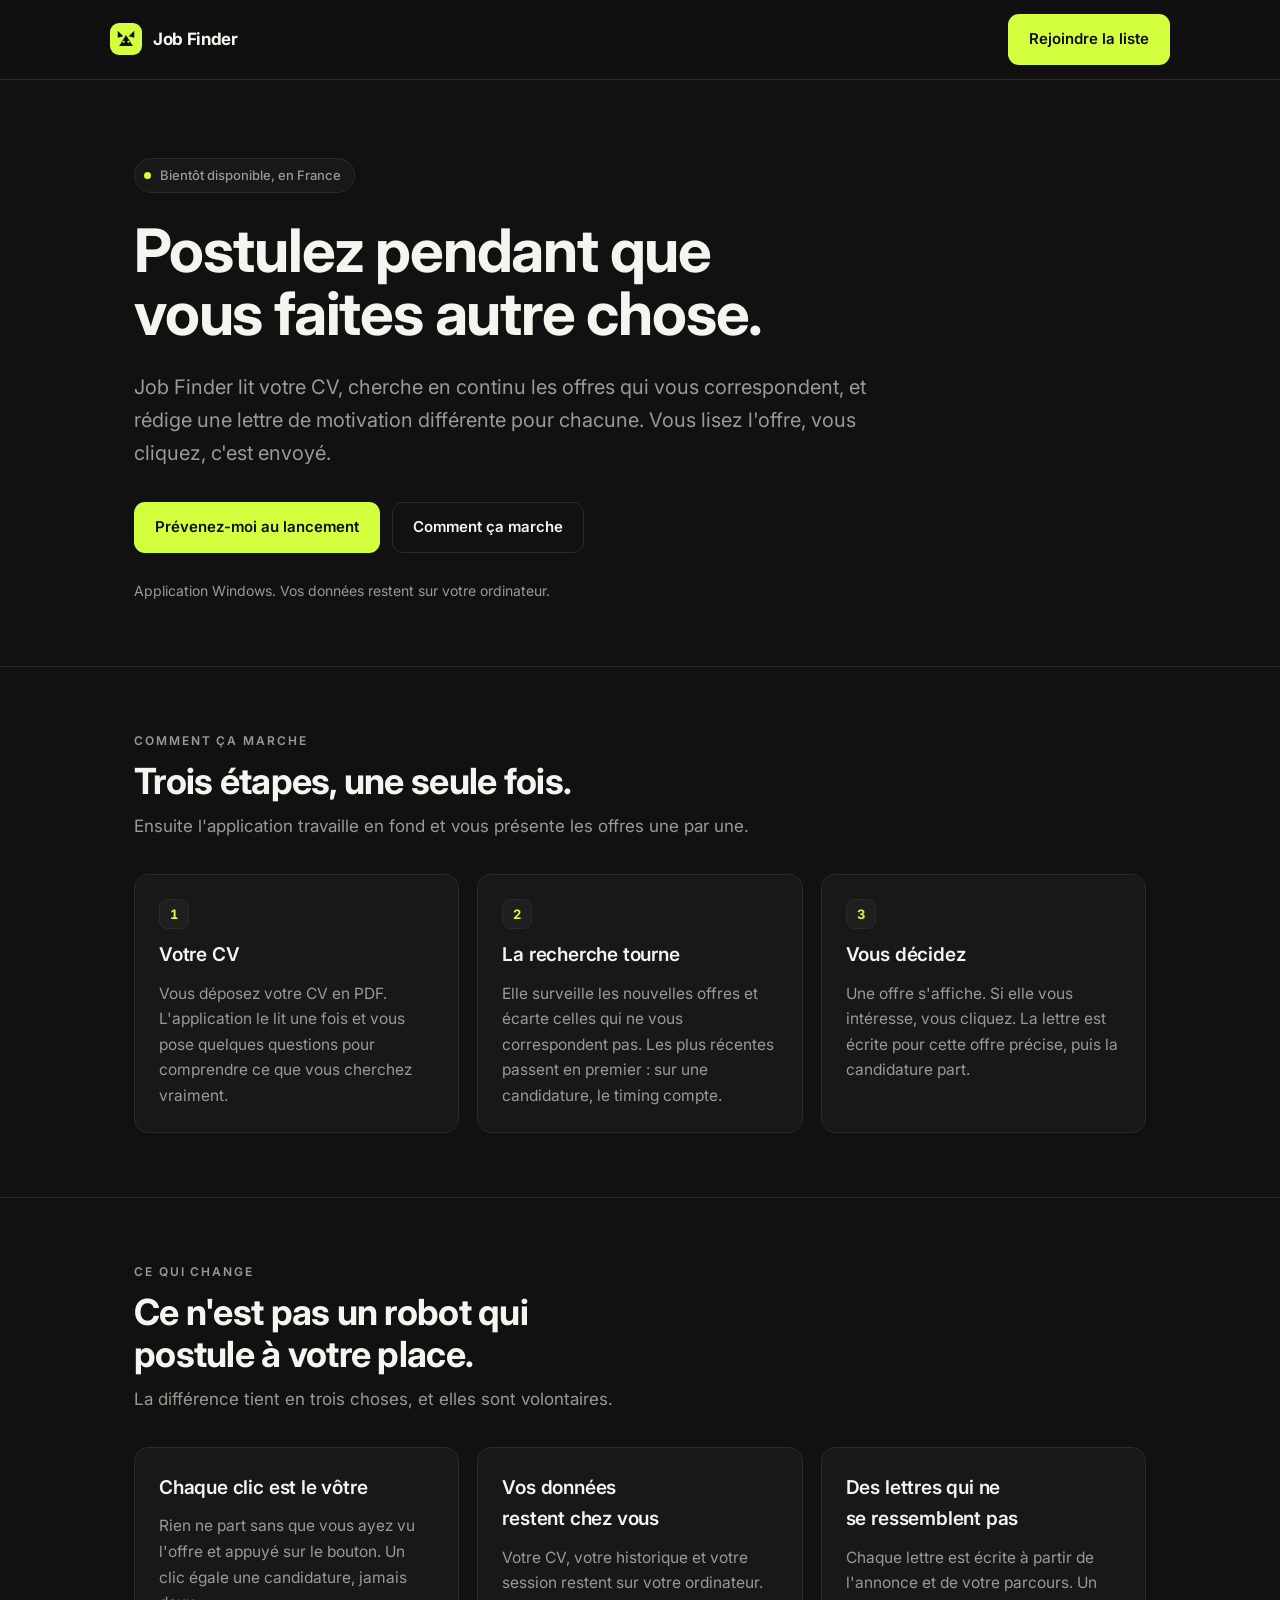
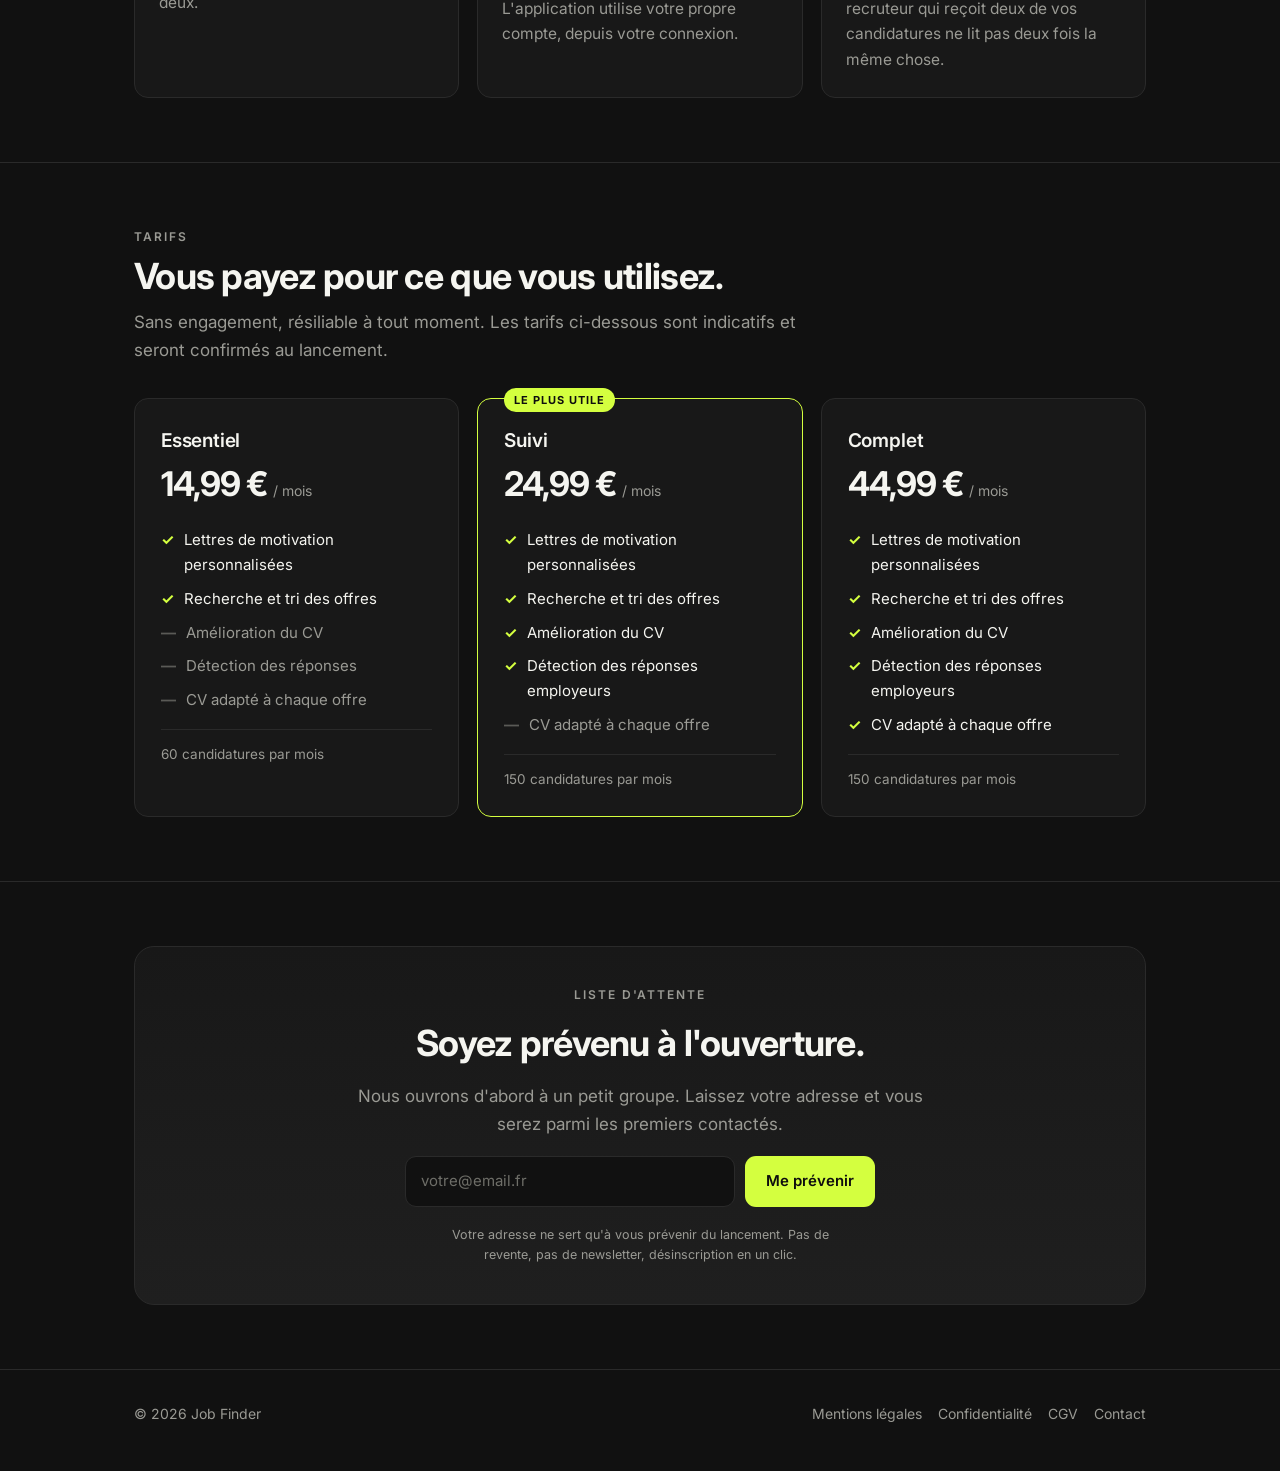
==== index.html @ cc38d64e "Landing page and waiting list One static page, no build step. Matches the app's identity on purpose " ====
<!doctype html>
<html lang="fr">
<head>
<meta charset="utf-8">
<meta name="viewport" content="width=device-width, initial-scale=1">
<title>Job Finder — postulez pendant que vous faites autre chose</title>
<meta name="description" content="Job Finder lit votre CV, cherche les offres qui vous correspondent sur HelloWork, et rédige une lettre de motivation personnalisée pour chacune. Vous cliquez, il postule.">
<meta name="color-scheme" content="dark">

<meta property="og:title" content="Job Finder — postulez pendant que vous faites autre chose">
<meta property="og:description" content="Il lit votre CV, trouve les offres qui vous correspondent, et écrit une lettre différente pour chaque candidature.">
<meta property="og:type" content="website">
<meta property="og:locale" content="fr_FR">

<link rel="icon" href="favicon.png">
<link rel="preconnect" href="https://fonts.googleapis.com">
<link rel="preconnect" href="https://fonts.gstatic.com" crossorigin>
<link rel="stylesheet" href="https://fonts.googleapis.com/css2?family=Inter:wght@400;500;600;700&display=swap">

<style>
:root{
  --lime:#D4FF3F;
  --lime-dim:#B8E02F;
  --ink:#0E0E0E;
  --bg:#111111;
  --panel:#181818;
  --panel-2:#1F1F1F;
  --text:#F5F5F0;
  --muted:#9A9A94;
  --hairline:#2A2A2A;
  --radius:14px;
}
*{box-sizing:border-box}
html{scroll-behavior:smooth}
@media (prefers-reduced-motion:reduce){html{scroll-behavior:auto}*{animation:none!important;transition:none!important}}

body{
  margin:0;
  background:var(--bg);
  color:var(--text);
  font-family:Inter,ui-sans-serif,system-ui,-apple-system,"Segoe UI",sans-serif;
  font-size:17px;
  line-height:1.65;
  -webkit-font-smoothing:antialiased;
}

.wrap{max-width:1060px;margin:0 auto;padding:0 24px}

h1,h2,h3{margin:0;text-wrap:balance;letter-spacing:-0.02em;font-weight:700}
h1{font-size:clamp(34px,6vw,60px);line-height:1.05}
h2{font-size:clamp(26px,3.6vw,36px);line-height:1.15}
h3{font-size:19px;letter-spacing:-0.01em;font-weight:600}
p{margin:0}

a{color:var(--lime);text-underline-offset:3px}

.eyebrow{
  font-size:12px;font-weight:600;letter-spacing:.16em;text-transform:uppercase;color:var(--muted);
}

/* ---------- header ---------- */
header{
  position:sticky;top:0;z-index:20;
  background:rgba(17,17,17,.86);
  backdrop-filter:blur(10px);
  border-bottom:1px solid var(--hairline);
}
.bar{display:flex;align-items:center;justify-content:space-between;gap:16px;padding:14px 0}
.brand{display:flex;align-items:center;gap:11px;font-weight:700;letter-spacing:-0.02em;font-size:17px}
.tile{
  width:32px;height:32px;border-radius:9px;background:var(--lime);
  display:grid;place-items:center;flex:0 0 auto;
}
.tile svg{width:22px;height:22px;display:block}

/* ---------- buttons ---------- */
.btn{
  display:inline-flex;align-items:center;justify-content:center;gap:8px;
  padding:12px 20px;border-radius:11px;border:1px solid transparent;
  font:inherit;font-weight:600;font-size:15px;text-decoration:none;cursor:pointer;
  transition:transform .12s ease,background .15s ease,border-color .15s ease;
}
.btn:active{transform:translateY(1px)}
.btn-primary{background:var(--lime);color:var(--ink)}
.btn-primary:hover{background:var(--lime-dim)}
.btn-ghost{background:transparent;color:var(--text);border-color:var(--hairline)}
.btn-ghost:hover{border-color:#3A3A3A;background:var(--panel)}
.btn:focus-visible{outline:2px solid var(--lime);outline-offset:3px}

/* ---------- hero ---------- */
.hero{padding:78px 0 64px;display:grid;gap:26px;max-width:760px}
.hero p.lede{font-size:20px;color:var(--muted);max-width:60ch}
.hero .cta-row{display:flex;flex-wrap:wrap;gap:12px;align-items:center;margin-top:6px}
.hero .note{font-size:14px;color:var(--muted)}

/* justify-self, not align-self: .hero is a grid, where align-* is the vertical
   axis. align-self:flex-start left the pill stretched across the whole column. */
.badge{
  display:inline-flex;align-items:center;gap:9px;justify-self:start;
  padding:6px 13px 6px 9px;border-radius:999px;
  background:var(--panel);border:1px solid var(--hairline);
  font-size:13px;color:var(--muted);font-weight:500;
}
.dot{width:7px;height:7px;border-radius:50%;background:var(--lime);flex:0 0 auto}

/* ---------- sections ---------- */
section{padding:64px 0;border-top:1px solid var(--hairline)}
.section-head{display:grid;gap:10px;margin-bottom:34px;max-width:62ch}
.section-head p{color:var(--muted)}

.grid{display:grid;gap:18px}
@media(min-width:760px){.grid-3{grid-template-columns:repeat(3,1fr)}}

.card{
  background:var(--panel);border:1px solid var(--hairline);border-radius:var(--radius);
  padding:24px;display:grid;gap:10px;align-content:start;
}
.card p{color:var(--muted);font-size:15.5px}

.step-n{
  width:30px;height:30px;border-radius:8px;background:var(--panel-2);
  border:1px solid var(--hairline);color:var(--lime);
  display:grid;place-items:center;font-size:13px;font-weight:700;
  font-variant-numeric:tabular-nums;
}

/* ---------- pricing ---------- */
@media(min-width:860px){.grid-price{grid-template-columns:repeat(3,1fr)}}
.price{
  background:var(--panel);border:1px solid var(--hairline);border-radius:var(--radius);
  padding:26px;display:grid;gap:16px;align-content:start;position:relative;
}
.price.featured{border-color:var(--lime)}
.price .tag{
  position:absolute;top:-11px;left:26px;
  background:var(--lime);color:var(--ink);
  font-size:11px;font-weight:700;letter-spacing:.09em;text-transform:uppercase;
  padding:3px 10px;border-radius:999px;
}
.amount{display:flex;align-items:baseline;gap:6px}
.amount b{font-size:34px;font-weight:700;letter-spacing:-0.03em}
.amount span{color:var(--muted);font-size:14px}
.price ul{list-style:none;margin:0;padding:0;display:grid;gap:9px;font-size:15px}
.price li{display:flex;gap:10px;align-items:flex-start;color:var(--muted)}
.price li.on{color:var(--text)}
.tick{color:var(--lime);flex:0 0 auto;font-weight:700}
.cross{color:#5A5A56;flex:0 0 auto;font-weight:700}
.cap{font-size:13.5px;color:var(--muted);border-top:1px solid var(--hairline);padding-top:13px}

/* ---------- waitlist ---------- */
.waitlist{
  background:linear-gradient(180deg,var(--panel) 0%,var(--panel-2) 100%);
  border:1px solid var(--hairline);border-radius:20px;padding:38px 30px;
  display:grid;gap:18px;justify-items:center;text-align:center;
}
.waitlist h2{max-width:20ch}
.waitlist p{color:var(--muted);max-width:52ch}
form{display:flex;flex-wrap:wrap;gap:10px;justify-content:center;width:100%;max-width:470px}
input[type=email]{
  flex:1 1 240px;padding:12px 15px;border-radius:11px;
  background:var(--bg);border:1px solid var(--hairline);color:var(--text);
  font:inherit;font-size:15px;
}
input[type=email]::placeholder{color:#6E6E68}
input[type=email]:focus{outline:2px solid var(--lime);outline-offset:1px;border-color:transparent}
.consent{font-size:12.5px;color:#7A7A74;max-width:48ch}

/* ---------- footer ---------- */
footer{border-top:1px solid var(--hairline);padding:32px 0 46px;color:var(--muted);font-size:14px}
.foot{display:flex;flex-wrap:wrap;gap:14px 26px;align-items:center;justify-content:space-between}
.foot nav{display:flex;flex-wrap:wrap;gap:16px}
.foot a{color:var(--muted);text-decoration:none}
.foot a:hover{color:var(--text);text-decoration:underline}
</style>
</head>
<body>

<header>
  <div class="wrap bar">
    <div class="brand">
      <span class="tile" aria-hidden="true">
        <svg viewBox="0 0 32 32">
          <polygon points="4,4 12,12 4,14" fill="#0E0E0E"/>
          <polygon points="28,4 20,12 28,14" fill="#0E0E0E"/>
          <polygon points="16,10 26,26 6,26" fill="#0E0E0E"/>
          <circle cx="12.5" cy="20" r="1.6" fill="#D4FF3F"/>
          <circle cx="19.5" cy="20" r="1.6" fill="#D4FF3F"/>
        </svg>
      </span>
      Job Finder
    </div>
    <a class="btn btn-primary" href="#liste">Rejoindre la liste</a>
  </div>
</header>

<main>
  <div class="wrap">
    <div class="hero">
      <span class="badge"><span class="dot"></span> Bientôt disponible, en France</span>
      <h1>Postulez pendant que vous faites autre chose.</h1>
      <p class="lede">
        Job Finder lit votre CV, cherche en continu les offres qui vous correspondent,
        et rédige une lettre de motivation différente pour chacune. Vous lisez l'offre,
        vous cliquez, c'est envoyé.
      </p>
      <div class="cta-row">
        <a class="btn btn-primary" href="#liste">Prévenez-moi au lancement</a>
        <a class="btn btn-ghost" href="#fonctionnement">Comment ça marche</a>
      </div>
      <p class="note">Application Windows. Vos données restent sur votre ordinateur.</p>
    </div>
  </div>

  <section id="fonctionnement">
    <div class="wrap">
      <div class="section-head">
        <p class="eyebrow">Comment ça marche</p>
        <h2>Trois étapes, une seule fois.</h2>
        <p>Ensuite l'application travaille en fond et vous présente les offres une par une.</p>
      </div>
      <div class="grid grid-3">
        <div class="card">
          <span class="step-n">1</span>
          <h3>Votre CV</h3>
          <p>Vous déposez votre CV en PDF. L'application le lit une fois et vous pose quelques
             questions pour comprendre ce que vous cherchez vraiment.</p>
        </div>
        <div class="card">
          <span class="step-n">2</span>
          <h3>La recherche tourne</h3>
          <p>Elle surveille les nouvelles offres et écarte celles qui ne vous correspondent pas.
             Les plus récentes passent en premier : sur une candidature, le timing compte.</p>
        </div>
        <div class="card">
          <span class="step-n">3</span>
          <h3>Vous décidez</h3>
          <p>Une offre s'affiche. Si elle vous intéresse, vous cliquez. La lettre est écrite
             pour cette offre précise, puis la candidature part.</p>
        </div>
      </div>
    </div>
  </section>

  <section id="difference">
    <div class="wrap">
      <div class="section-head">
        <p class="eyebrow">Ce qui change</p>
        <h2>Ce n'est pas un robot qui postule à votre place.</h2>
        <p>La différence tient en trois choses, et elles sont volontaires.</p>
      </div>
      <div class="grid grid-3">
        <div class="card">
          <h3>Chaque clic est le vôtre</h3>
          <p>Rien ne part sans que vous ayez vu l'offre et appuyé sur le bouton.
             Un clic égale une candidature, jamais deux.</p>
        </div>
        <div class="card">
          <h3>Vos données restent chez vous</h3>
          <p>Votre CV, votre historique et votre session restent sur votre ordinateur.
             L'application utilise votre propre compte, depuis votre connexion.</p>
        </div>
        <div class="card">
          <h3>Des lettres qui ne se ressemblent pas</h3>
          <p>Chaque lettre est écrite à partir de l'annonce et de votre parcours.
             Un recruteur qui reçoit deux de vos candidatures ne lit pas deux fois la même chose.</p>
        </div>
      </div>
    </div>
  </section>

  <section id="tarifs">
    <div class="wrap">
      <div class="section-head">
        <p class="eyebrow">Tarifs</p>
        <h2>Vous payez pour ce que vous utilisez.</h2>
        <p>Sans engagement, résiliable à tout moment. Les tarifs ci-dessous sont indicatifs
           et seront confirmés au lancement.</p>
      </div>
      <div class="grid grid-price">

        <div class="price">
          <div>
            <h3>Essentiel</h3>
            <div class="amount"><b>14,99 €</b><span>/ mois</span></div>
          </div>
          <ul>
            <li class="on"><span class="tick">✓</span> Lettres de motivation personnalisées</li>
            <li class="on"><span class="tick">✓</span> Recherche et tri des offres</li>
            <li><span class="cross">—</span> Amélioration du CV</li>
            <li><span class="cross">—</span> Détection des réponses</li>
            <li><span class="cross">—</span> CV adapté à chaque offre</li>
          </ul>
          <p class="cap">60 candidatures par mois</p>
        </div>

        <div class="price featured">
          <span class="tag">Le plus utile</span>
          <div>
            <h3>Suivi</h3>
            <div class="amount"><b>24,99 €</b><span>/ mois</span></div>
          </div>
          <ul>
            <li class="on"><span class="tick">✓</span> Lettres de motivation personnalisées</li>
            <li class="on"><span class="tick">✓</span> Recherche et tri des offres</li>
            <li class="on"><span class="tick">✓</span> Amélioration du CV</li>
            <li class="on"><span class="tick">✓</span> Détection des réponses employeurs</li>
            <li><span class="cross">—</span> CV adapté à chaque offre</li>
          </ul>
          <p class="cap">150 candidatures par mois</p>
        </div>

        <div class="price">
          <div>
            <h3>Complet</h3>
            <div class="amount"><b>44,99 €</b><span>/ mois</span></div>
          </div>
          <ul>
            <li class="on"><span class="tick">✓</span> Lettres de motivation personnalisées</li>
            <li class="on"><span class="tick">✓</span> Recherche et tri des offres</li>
            <li class="on"><span class="tick">✓</span> Amélioration du CV</li>
            <li class="on"><span class="tick">✓</span> Détection des réponses employeurs</li>
            <li class="on"><span class="tick">✓</span> CV adapté à chaque offre</li>
          </ul>
          <p class="cap">150 candidatures par mois</p>
        </div>

      </div>
    </div>
  </section>

  <section id="liste">
    <div class="wrap">
      <div class="waitlist">
        <p class="eyebrow">Liste d'attente</p>
        <h2>Soyez prévenu à l'ouverture.</h2>
        <p>Nous ouvrons d'abord à un petit groupe. Laissez votre adresse et vous serez
           parmi les premiers contactés.</p>

        <!-- ▼▼ À REMPLACER ▼▼
             Créez un formulaire gratuit (Tally, Formspree, Brevo…) et collez son
             adresse dans action=". Tant que ce n'est pas fait, le formulaire ne
             fait rien. C'est la seule ligne à changer sur cette page. -->
        <form action="#" method="POST">
          <input type="email" name="email" required autocomplete="email"
                 placeholder="votre@email.fr" aria-label="Votre adresse email">
          <button class="btn btn-primary" type="submit">Me prévenir</button>
        </form>

        <p class="consent">
          Votre adresse ne sert qu'à vous prévenir du lancement. Pas de revente,
          pas de newsletter, désinscription en un clic.
        </p>
      </div>
    </div>
  </section>
</main>

<footer>
  <div class="wrap foot">
    <span>© 2026 Job Finder</span>
    <nav>
      <a href="mentions-legales.html">Mentions légales</a>
      <a href="confidentialite.html">Confidentialité</a>
      <a href="cgv.html">CGV</a>
      <a href="mailto:contact@example.fr">Contact</a>
    </nav>
  </div>
</footer>

</body>
</html>
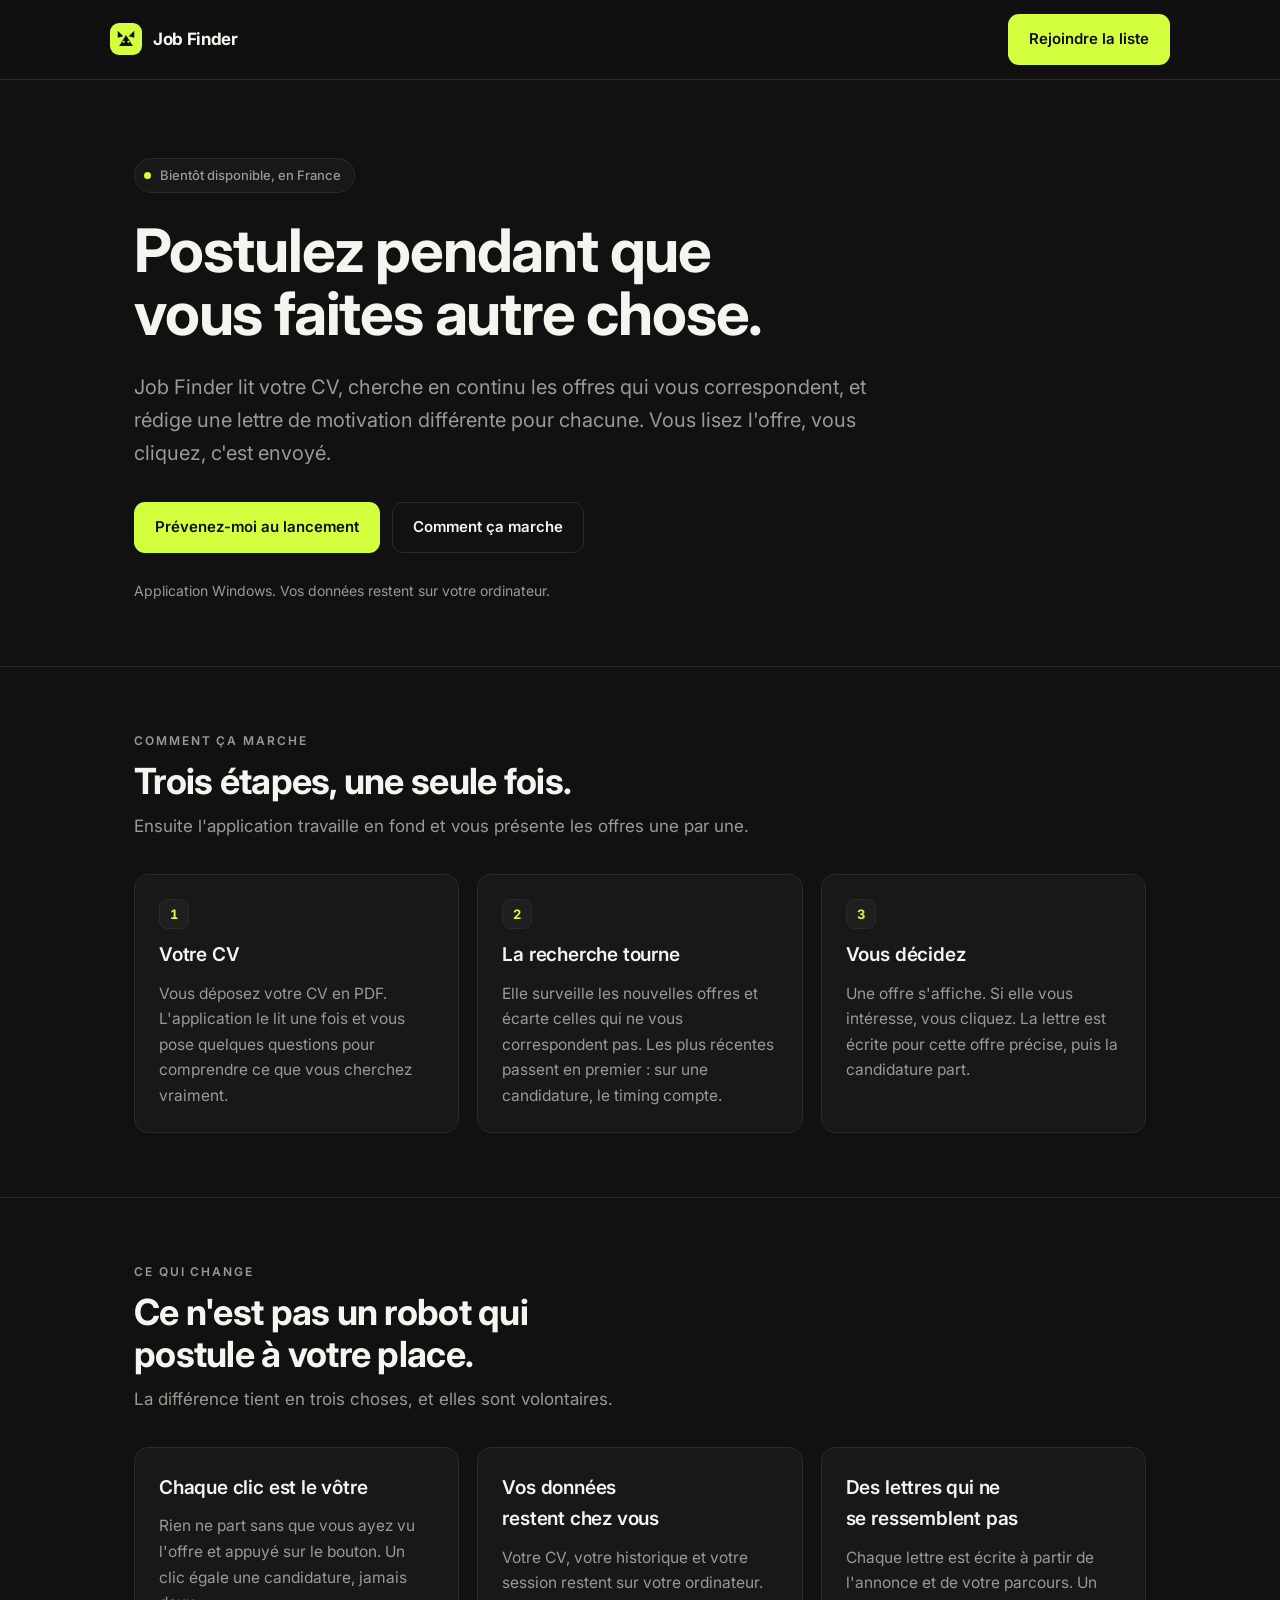
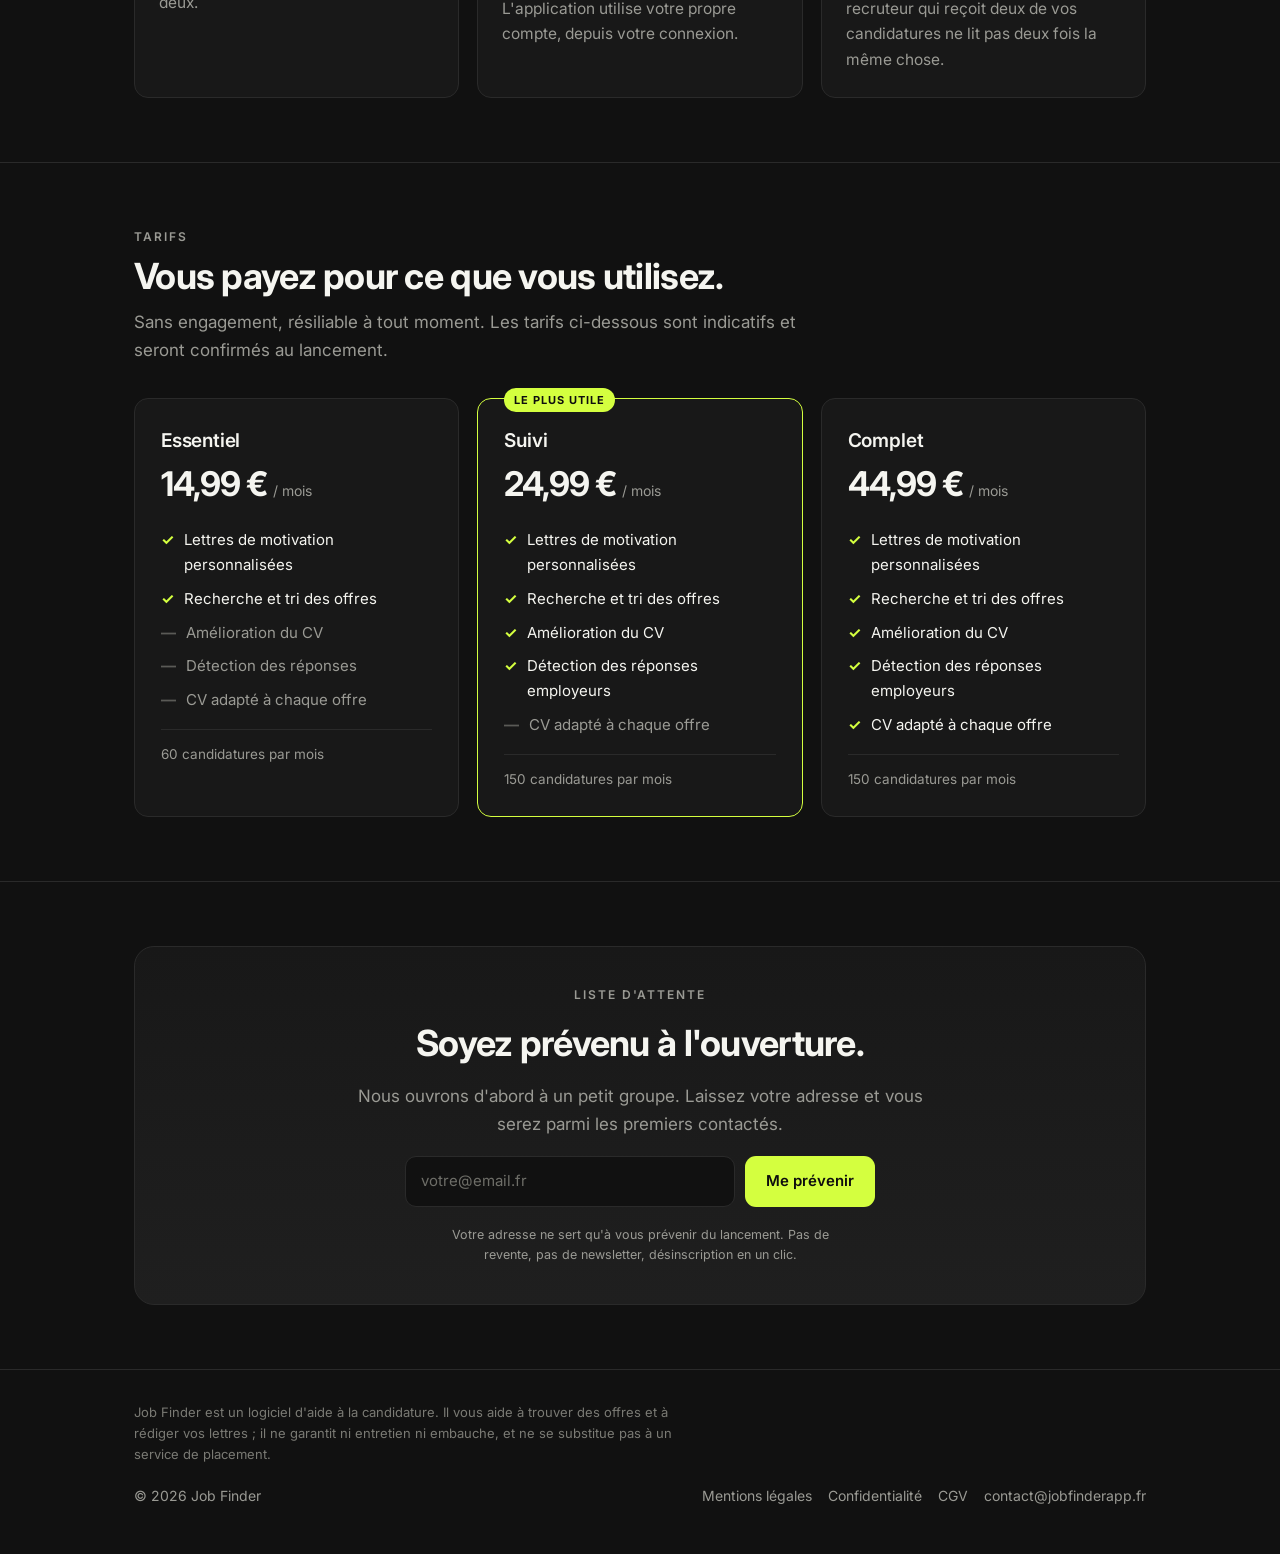
==== commit fa71d497: "Legal positioning, and the plumbing Google looks for France regulates paid job PLACEMENT. Job Finder" ====
--- a/index.html
+++ b/index.html
@@ -4,13 +4,40 @@
 <meta charset="utf-8">
 <meta name="viewport" content="width=device-width, initial-scale=1">
 <title>Job Finder — postulez pendant que vous faites autre chose</title>
-<meta name="description" content="Job Finder lit votre CV, cherche les offres qui vous correspondent sur HelloWork, et rédige une lettre de motivation personnalisée pour chacune. Vous cliquez, il postule.">
+<!-- Under ~155 characters or Google cuts it off mid-sentence in the results.
+     Deliberately does not name the job site: no reason to optimise your own
+     page to appear in searches for someone else's brand. --><meta name="description" content="Job Finder lit votre CV, trouve les offres qui vous correspondent et rédige une lettre de motivation personnalisée pour chacune. Vous cliquez, il postule.">
 <meta name="color-scheme" content="dark">
+
+<link rel="canonical" href="https://jobfinderapp.fr/">
 
 <meta property="og:title" content="Job Finder — postulez pendant que vous faites autre chose">
 <meta property="og:description" content="Il lit votre CV, trouve les offres qui vous correspondent, et écrit une lettre différente pour chaque candidature.">
 <meta property="og:type" content="website">
 <meta property="og:locale" content="fr_FR">
+<meta property="og:url" content="https://jobfinderapp.fr/">
+<meta property="og:site_name" content="Job Finder">
+<meta name="twitter:card" content="summary">
+
+<!-- Tells Google this is a software product rather than an employment agency.
+     The category matters: Job Finder is a tool, not a placement service. -->
+<script type="application/ld+json">
+{
+  "@context": "https://schema.org",
+  "@type": "SoftwareApplication",
+  "name": "Job Finder",
+  "url": "https://jobfinderapp.fr/",
+  "applicationCategory": "BusinessApplication",
+  "operatingSystem": "Windows",
+  "inLanguage": "fr-FR",
+  "description": "Logiciel d'aide à la candidature : il lit votre CV, recherche les offres correspondantes et rédige une lettre de motivation personnalisée pour chaque candidature.",
+  "offers": [
+    {"@type": "Offer", "name": "Essentiel", "price": "14.99", "priceCurrency": "EUR"},
+    {"@type": "Offer", "name": "Suivi", "price": "24.99", "priceCurrency": "EUR"},
+    {"@type": "Offer", "name": "Complet", "price": "44.99", "priceCurrency": "EUR"}
+  ]
+}
+</script>
 
 <link rel="icon" href="favicon.png">
 <link rel="preconnect" href="https://fonts.googleapis.com">
@@ -167,6 +194,8 @@
 
 /* ---------- footer ---------- */
 footer{border-top:1px solid var(--hairline);padding:32px 0 46px;color:var(--muted);font-size:14px}
+.foot-inner{display:grid;gap:20px}
+.disclaimer{font-size:13px;color:#7A7A74;max-width:70ch;line-height:1.6}
 .foot{display:flex;flex-wrap:wrap;gap:14px 26px;align-items:center;justify-content:space-between}
 .foot nav{display:flex;flex-wrap:wrap;gap:16px}
 .foot a{color:var(--muted);text-decoration:none}
@@ -356,14 +385,24 @@
 </main>
 
 <footer>
-  <div class="wrap foot">
-    <span>© 2026 Job Finder</span>
-    <nav>
-      <a href="mentions-legales.html">Mentions légales</a>
-      <a href="confidentialite.html">Confidentialité</a>
-      <a href="cgv.html">CGV</a>
-      <a href="mailto:contact@example.fr">Contact</a>
-    </nav>
+  <div class="wrap foot-inner">
+    <!-- Says plainly what this is. France regulates paid job PLACEMENT; a tool
+         that helps you apply is a different thing, and the difference has to be
+         visible in the copy, not just true in the intent. -->
+    <p class="disclaimer">
+      Job Finder est un logiciel d'aide à la candidature. Il vous aide à trouver
+      des offres et à rédiger vos lettres&nbsp;; il ne garantit ni entretien
+      ni embauche, et ne se substitue pas à un service de placement.
+    </p>
+    <div class="foot">
+      <span>© 2026 Job Finder</span>
+      <nav>
+        <a href="mentions-legales.html">Mentions légales</a>
+        <a href="confidentialite.html">Confidentialité</a>
+        <a href="cgv.html">CGV</a>
+        <a href="mailto:contact@jobfinderapp.fr">contact@jobfinderapp.fr</a>
+      </nav>
+    </div>
   </div>
 </footer>
 
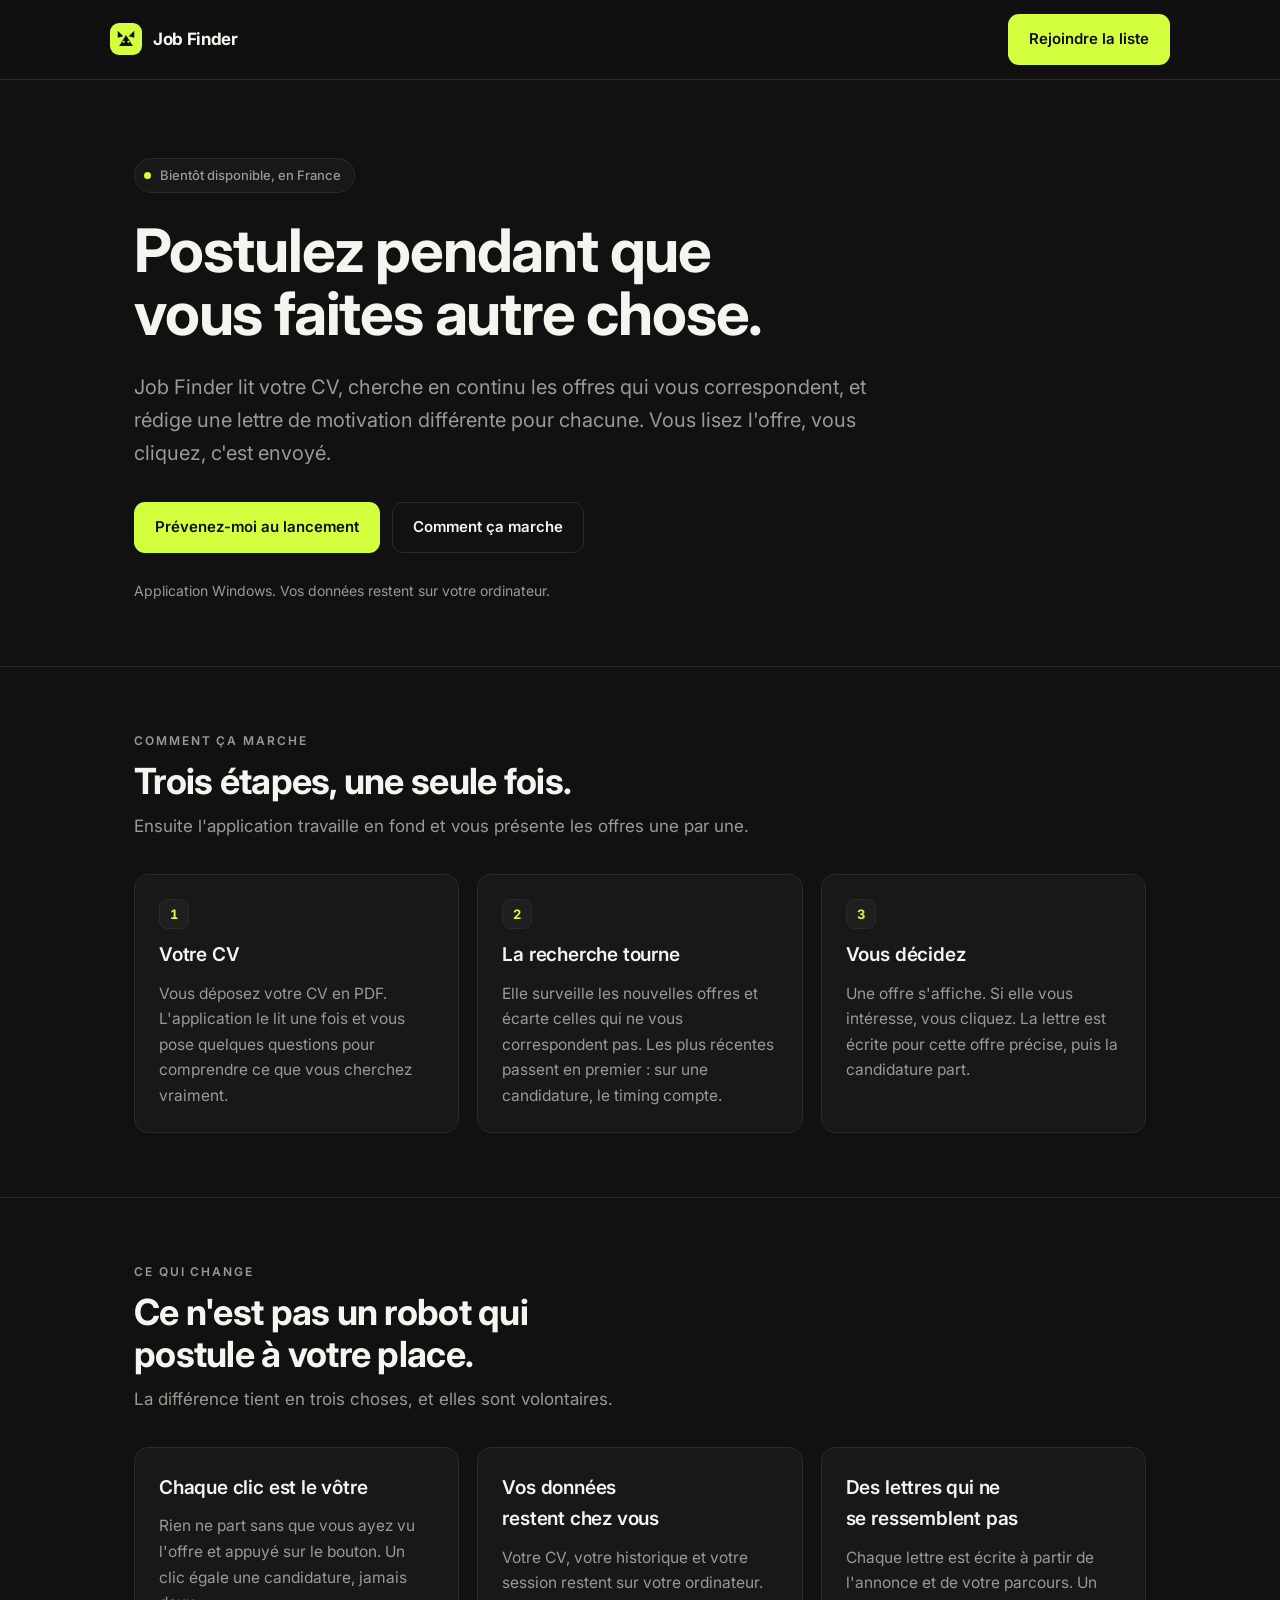
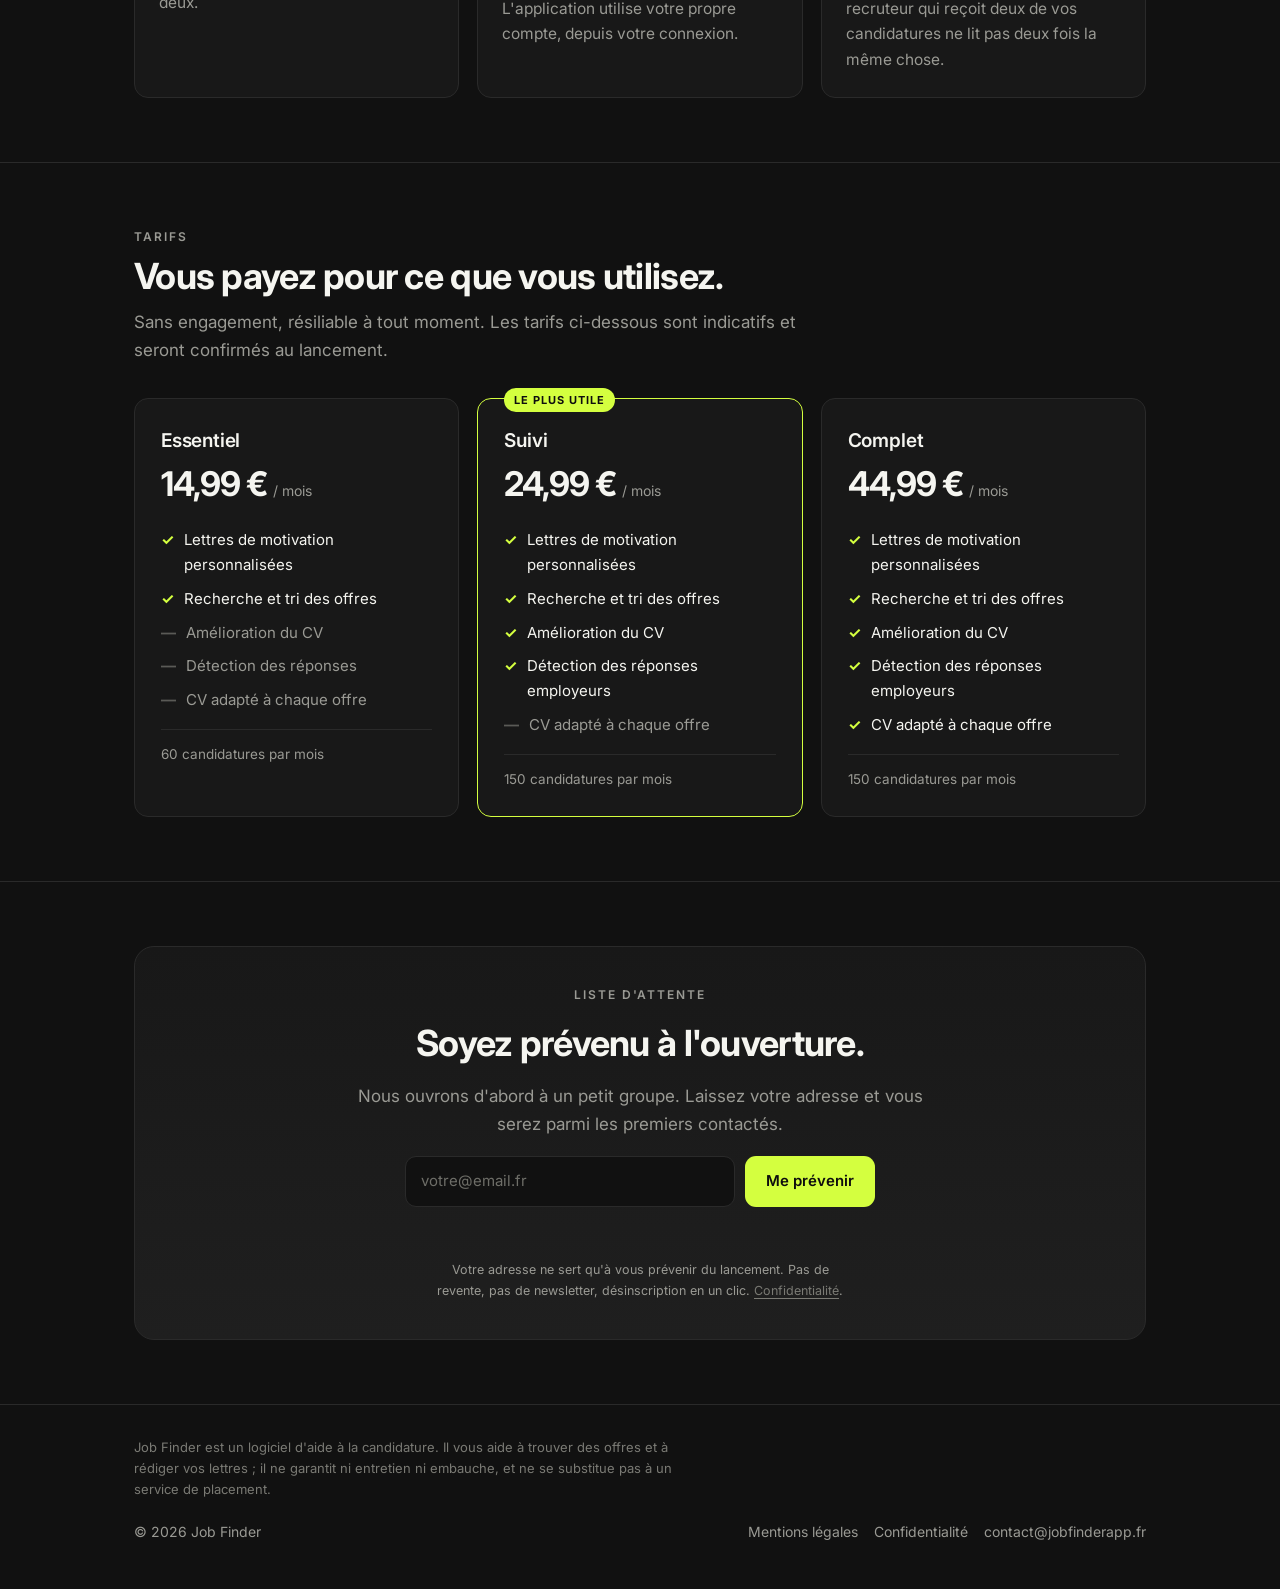
==== commit 6b7c0344: "Legal pages, and a waiting list that actually submits Mentions légales and politique de confidential" ====
--- a/index.html
+++ b/index.html
@@ -191,6 +191,13 @@
 input[type=email]::placeholder{color:#6E6E68}
 input[type=email]:focus{outline:2px solid var(--lime);outline-offset:1px;border-color:transparent}
 .consent{font-size:12.5px;color:#7A7A74;max-width:48ch}
+.consent a{color:#7A7A74;text-decoration:underline}
+.consent a:hover{color:var(--text)}
+
+.form-message{font-size:14.5px;min-height:1.2em;margin:0}
+.form-message.ok{color:var(--lime)}
+.form-message.bad{color:#FF8A80}
+.btn[disabled]{opacity:.6;cursor:progress}
 
 /* ---------- footer ---------- */
 footer{border-top:1px solid var(--hairline);padding:32px 0 46px;color:var(--muted);font-size:14px}
@@ -365,19 +372,18 @@
         <p>Nous ouvrons d'abord à un petit groupe. Laissez votre adresse et vous serez
            parmi les premiers contactés.</p>
 
-        <!-- ▼▼ À REMPLACER ▼▼
-             Créez un formulaire gratuit (Tally, Formspree, Brevo…) et collez son
-             adresse dans action=". Tant que ce n'est pas fait, le formulaire ne
-             fait rien. C'est la seule ligne à changer sur cette page. -->
-        <form action="#" method="POST">
+        <form id="waitlist-form" novalidate>
           <input type="email" name="email" required autocomplete="email"
                  placeholder="votre@email.fr" aria-label="Votre adresse email">
-          <button class="btn btn-primary" type="submit">Me prévenir</button>
+          <button class="btn btn-primary" type="submit" id="waitlist-submit">Me prévenir</button>
         </form>
+
+        <p id="waitlist-message" class="form-message" role="status" aria-live="polite"></p>
 
         <p class="consent">
           Votre adresse ne sert qu'à vous prévenir du lancement. Pas de revente,
           pas de newsletter, désinscription en un clic.
+          <a href="confidentialite.html">Confidentialité</a>.
         </p>
       </div>
     </div>
@@ -396,15 +402,90 @@
     </p>
     <div class="foot">
       <span>© 2026 Job Finder</span>
+      <!-- No CGV link yet, on purpose: conditions of SALE describe a sale, and
+           nothing is for sale until the beta opens. A page saying "we sell
+           nothing" would be worse than no page. It goes back before the first
+           euro is taken. -->
       <nav>
         <a href="mentions-legales.html">Mentions légales</a>
         <a href="confidentialite.html">Confidentialité</a>
-        <a href="cgv.html">CGV</a>
         <a href="mailto:contact@jobfinderapp.fr">contact@jobfinderapp.fr</a>
       </nav>
     </div>
   </div>
 </footer>
 
+<script>
+/* ═══════════════════════════════════════════════════════════════════
+   ▼ THE ONE LINE TO CHANGE ▼
+
+   Paste the endpoint from your form service here, then push.
+   Formspree gives you one that looks like:
+       https://formspree.io/f/xxxxxxxx
+
+   Until this is filled in, the form tells the visitor honestly that
+   sign-ups are not open yet, rather than pretending to accept an
+   address and silently dropping it.
+   ═══════════════════════════════════════════════════════════════════ */
+const WAITLIST_ENDPOINT = "";
+
+(function () {
+  const form = document.getElementById("waitlist-form");
+  const field = form.querySelector('input[name="email"]');
+  const button = document.getElementById("waitlist-submit");
+  const message = document.getElementById("waitlist-message");
+
+  function say(text, kind) {
+    message.textContent = text;
+    message.className = "form-message" + (kind ? " " + kind : "");
+  }
+
+  form.addEventListener("submit", async function (event) {
+    event.preventDefault();
+
+    const email = field.value.trim();
+    // Checked here as well as by the browser: novalidate gives us a message
+    // in our own voice and in French, rather than the browser's.
+    if (!email || !/^[^\s@]+@[^\s@]+\.[^\s@]{2,}$/.test(email)) {
+      say("Cette adresse n'a pas l'air valide.", "bad");
+      field.focus();
+      return;
+    }
+
+    if (!WAITLIST_ENDPOINT) {
+      say("Les inscriptions ouvrent très bientôt. Revenez dans quelques jours.", "bad");
+      return;
+    }
+
+    button.disabled = true;
+    const original = button.textContent;
+    button.textContent = "Envoi…";
+    say("");
+
+    try {
+      const response = await fetch(WAITLIST_ENDPOINT, {
+        method: "POST",
+        headers: { "Content-Type": "application/json", Accept: "application/json" },
+        body: JSON.stringify({ email: email }),
+      });
+
+      if (response.ok) {
+        form.hidden = true;
+        say("C'est noté. Vous serez prévenu dès l'ouverture.", "ok");
+      } else {
+        say("L'envoi a échoué. Réessayez, ou écrivez à contact@jobfinderapp.fr.", "bad");
+      }
+    } catch (e) {
+      // Offline, or the request was blocked. Either way the address is lost,
+      // so give them a route that does not depend on this form working.
+      say("Connexion impossible. Réessayez, ou écrivez à contact@jobfinderapp.fr.", "bad");
+    } finally {
+      button.disabled = false;
+      button.textContent = original;
+    }
+  });
+})();
+</script>
+
 </body>
 </html>
